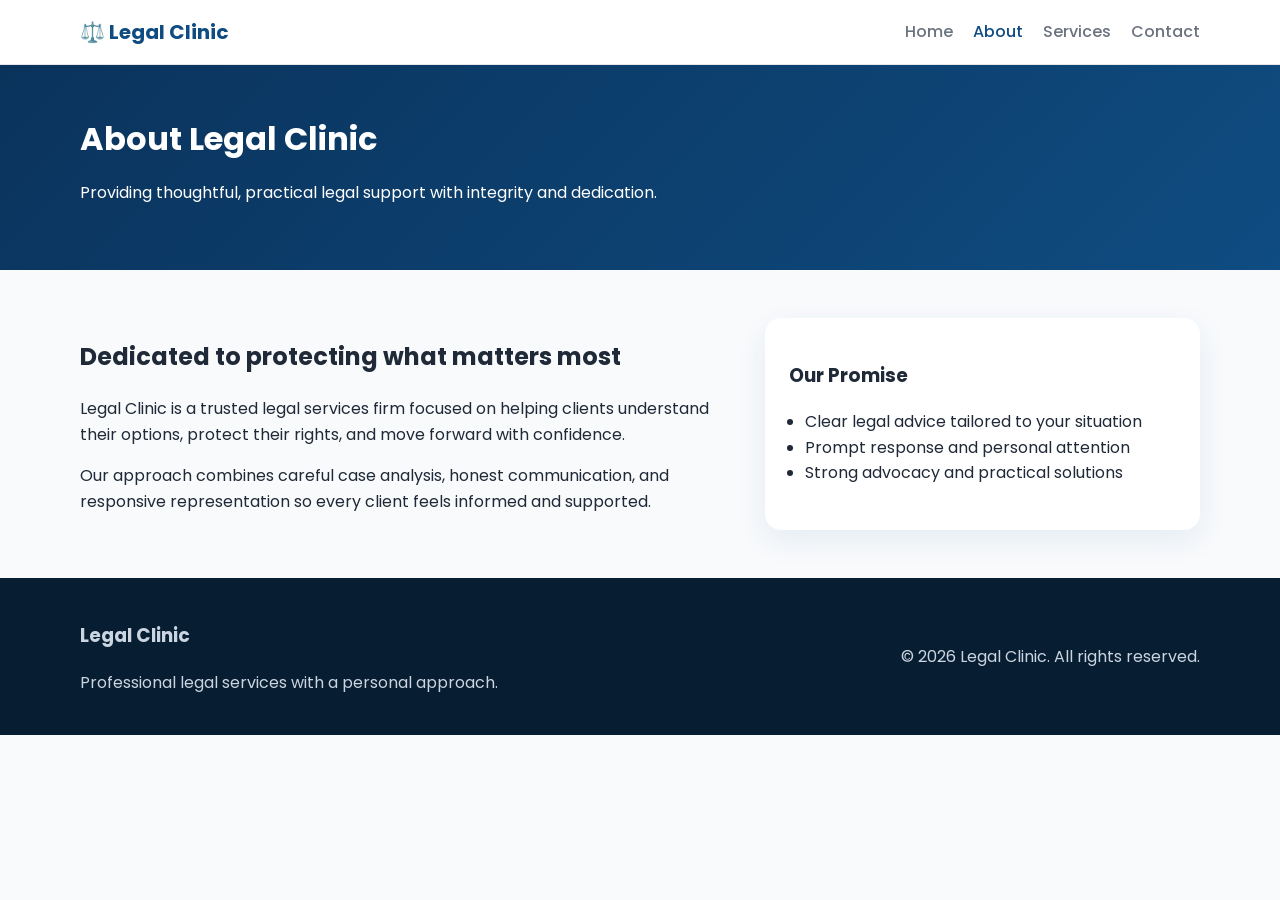
==== about.html @ 0fea8e50 "Initial commit: Legal Clinic website with services, contact, and promotional materials" ====
<!DOCTYPE html>
<html lang="en">
<head>
    <meta charset="UTF-8">
    <meta name="viewport" content="width=device-width, initial-scale=1.0">
    <title>About Legal Clinic</title>
    <link rel="stylesheet" href="css/style.css">
    <link href="https://fonts.googleapis.com/css2?family=Poppins:wght@300;400;500;600;700&display=swap" rel="stylesheet">
</head>
<body>
    <header class="site-header">
        <div class="container header-inner">
            <a href="index.html" class="logo">⚖️ Legal Clinic</a>
            <nav class="nav-links">
                <a href="index.html">Home</a>
                <a href="about.html" class="active">About</a>
                <a href="services.html">Services</a>
                <a href="contact.html">Contact</a>
            </nav>
        </div>
    </header>

    <section class="page-banner">
        <div class="container">
            <h1>About Legal Clinic</h1>
            <p>Providing thoughtful, practical legal support with integrity and dedication.</p>
        </div>
    </section>

    <section class="page-content">
        <div class="container grid-2">
            <div>
                <h2>Dedicated to protecting what matters most</h2>
                <p>Legal Clinic is a trusted legal services firm focused on helping clients understand their options, protect their rights, and move forward with confidence.</p>
                <p>Our approach combines careful case analysis, honest communication, and responsive representation so every client feels informed and supported.</p>
            </div>
            <div class="contact-card">
                <h3>Our Promise</h3>
                <ul class="info-list">
                    <li>Clear legal advice tailored to your situation</li>
                    <li>Prompt response and personal attention</li>
                    <li>Strong advocacy and practical solutions</li>
                </ul>
            </div>
        </div>
    </section>

    <footer class="site-footer">
        <div class="container footer-content">
            <div>
                <h3>Legal Clinic</h3>
                <p>Professional legal services with a personal approach.</p>
            </div>
            <p>© <span id="year"></span> Legal Clinic. All rights reserved.</p>
        </div>
    </footer>

    <script src="js/script.js"></script>
</body>
</html>
---- css/style.css ----
:root {
    --primary: #0f4c81;
    --primary-dark: #0a335c;
    --accent: #d4af37;
    --text: #1f2937;
    --muted: #6b7280;
    --bg: #f8fafc;
    --white: #ffffff;
    --border: #e5e7eb;
}

* { box-sizing: border-box; }
body {
    margin: 0;
    font-family: 'Poppins', sans-serif;
    color: var(--text);
    background: var(--bg);
    line-height: 1.6;
}
a { text-decoration: none; color: inherit; }
img { max-width: 100%; }
.container {
    width: min(1120px, calc(100% - 2rem));
    margin: 0 auto;
}
.site-header {
    background: var(--white);
    border-bottom: 1px solid var(--border);
    position: sticky;
    top: 0;
    z-index: 10;
}
.header-inner {
    display: flex;
    justify-content: space-between;
    align-items: center;
    padding: 1rem 0;
}
.logo {
    font-size: 1.25rem;
    font-weight: 700;
    color: var(--primary);
}
.nav-links {
    display: flex;
    gap: 1.25rem;
    color: var(--muted);
    font-weight: 500;
}
.nav-links a.active,
.nav-links a:hover {
    color: var(--primary);
}
.hero {
    background: linear-gradient(135deg, rgba(15,76,129,0.95), rgba(10,51,92,0.92));
    color: var(--white);
    padding: 5rem 0;
}
.hero-grid {
    display: grid;
    grid-template-columns: 2fr 1fr;
    gap: 2rem;
    align-items: center;
}
.badge {
    display: inline-block;
    padding: 0.4rem 0.8rem;
    border-radius: 999px;
    background: rgba(212,175,55,0.18);
    color: #f9e7a2;
    font-size: 0.85rem;
    margin-bottom: 1rem;
    font-weight: 600;
    letter-spacing: 0.02em;
}
.hero h1 {
    font-size: clamp(2rem, 4vw, 3.2rem);
    line-height: 1.2;
    margin: 0 0 1rem;
}
.hero p { font-size: 1.05rem; color: #dfe8f1; }
.hero-actions { display: flex; flex-wrap: wrap; gap: 1rem; margin: 1.5rem 0; }
.btn {
    display: inline-block;
    padding: 0.85rem 1.15rem;
    border-radius: 8px;
    font-weight: 600;
    transition: transform 0.2s ease, box-shadow 0.2s ease;
}
.btn:hover { transform: translateY(-2px); }
.btn-primary { background: var(--accent); color: var(--primary-dark); }
.btn-secondary { border: 1px solid rgba(255,255,255,0.25); color: var(--white); }
.hero-points { list-style: none; padding: 0; margin: 0; display: grid; gap: 0.4rem; color: #e9f2f9; }
.hero-points li::before { content: '✓ '; color: var(--accent); }
.hero-card {
    background: rgba(255,255,255,0.12);
    padding: 1.5rem;
    border: 1px solid rgba(255,255,255,0.14);
    border-radius: 16px;
    backdrop-filter: blur(8px);
}
.hero-card h3 { margin-top: 0; }
.hero-card a { color: var(--accent); font-weight: 600; }
.whatsapp-btn {
    display: inline-block;
    margin-top: 0.7rem;
    padding: 0.65rem 0.95rem;
    border-radius: 999px;
    background: #25d366;
    color: white !important;
    font-weight: 700;
    width: fit-content;
}
.availability { margin-top: 0.75rem; color: #e7eef4; font-size: 0.95rem; }
.section { padding: 4rem 0; }
.alt-section { background: #eef4f9; }
.section-heading { text-align: center; margin-bottom: 2rem; }
.section-heading h2 { font-size: clamp(1.6rem, 3vw, 2.2rem); margin: 0; }
.cards {
    display: grid;
    grid-template-columns: repeat(3, minmax(0, 1fr));
    gap: 1.25rem;
}
.card {
    background: var(--white);
    padding: 1.5rem;
    border-radius: 16px;
    box-shadow: 0 10px 30px rgba(15,76,129,0.08);
    border: 1px solid var(--border);
}
.card h3 { margin-top: 0; color: var(--primary-dark); }
.stats-section { background: var(--primary-dark); color: var(--white); }
.stats-grid { display: grid; grid-template-columns: repeat(4, minmax(0, 1fr)); gap: 1rem; }
.stat { text-align: center; }
.stat h2 { font-size: 2rem; margin-bottom: 0.3rem; }
.cta-box {
    text-align: center;
    background: var(--white);
    padding: 2rem;
    border-radius: 20px;
    box-shadow: 0 10px 30px rgba(15,76,129,0.08);
}
.premium-flyer {
    display: grid;
    grid-template-columns: 1.1fr 0.9fr;
    gap: 2rem;
    align-items: center;
    background: linear-gradient(135deg, #ffffff, #f2f7fb);
    padding: 2rem;
    border-radius: 24px;
    box-shadow: 0 18px 45px rgba(15,76,129,0.12);
    border: 1px solid rgba(15,76,129,0.08);
}
.premium-flyer-content h2 {
    font-size: clamp(1.5rem, 2.4vw, 2.1rem);
    margin: 0 0 0.8rem;
}
.premium-flyer-visual {
    background: var(--white);
    padding: 0.9rem;
    border-radius: 20px;
    box-shadow: inset 0 0 0 1px rgba(15,76,129,0.06);
}
.premium-flyer-visual img {
    width: 100%;
    border-radius: 14px;
    display: block;
}
.flyer-actions {
    display: flex;
    flex-wrap: wrap;
    gap: 0.75rem;
    margin-top: 1rem;
}
.site-footer { background: #071d31; color: #cbd5e1; padding: 1.5rem 0; }
.footer-content { display: flex; justify-content: space-between; align-items: center; gap: 1rem; }
.page-banner {
    background: linear-gradient(135deg, var(--primary-dark), var(--primary));
    color: var(--white);
    padding: 3rem 0;
}
.page-banner h1 { margin: 0 0 0.5rem; font-size: 2rem; }
.page-content { padding: 3rem 0; }
.grid-2 { display: grid; grid-template-columns: 1.2fr 0.8fr; gap: 2rem; }
.contact-card { background: var(--white); padding: 1.5rem; border-radius: 16px; box-shadow: 0 10px 30px rgba(15,76,129,0.08); }
.info-list { padding-left: 1rem; }
@media (max-width: 900px) {
    .hero-grid, .grid-2, .premium-flyer { grid-template-columns: 1fr; }
    .cards, .stats-grid { grid-template-columns: 1fr 1fr; }
}
@media (max-width: 640px) {
    .nav-links { display: none; }
    .cards, .stats-grid { grid-template-columns: 1fr; }
    .hero { padding: 3.5rem 0; }
    .footer-content { flex-direction: column; align-items: flex-start; }
}
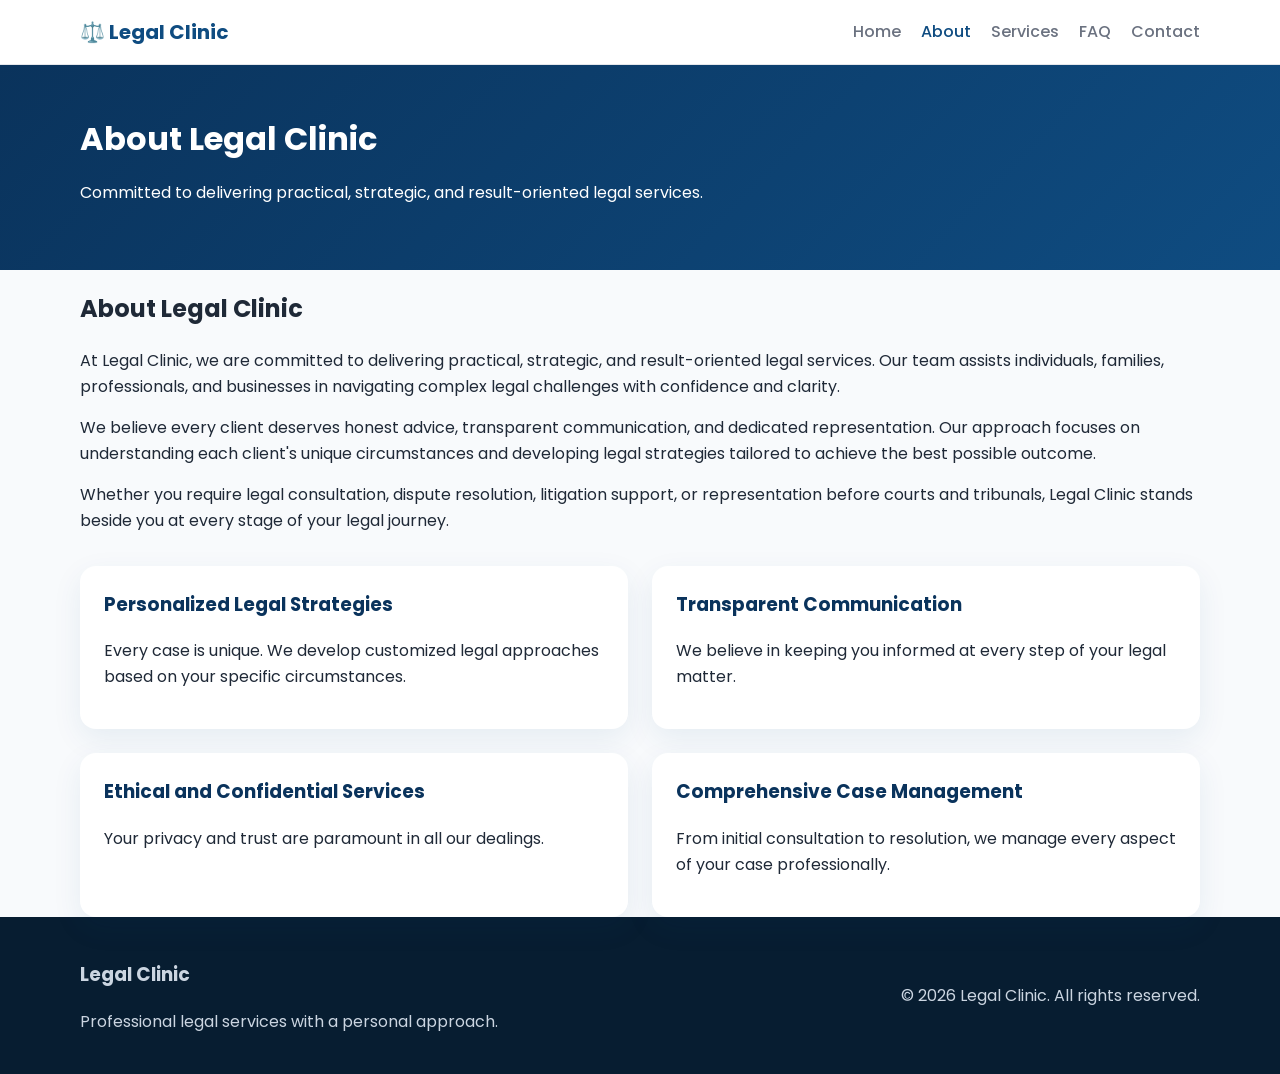
==== commit 2cd28a1a: "Update website with comprehensive content: add advocate name, office address, detailed services, FAQ" ====
--- a/about.html
+++ b/about.html
@@ -15,6 +15,7 @@
                 <a href="index.html">Home</a>
                 <a href="about.html" class="active">About</a>
                 <a href="services.html">Services</a>
+                <a href="faq.html">FAQ</a>
                 <a href="contact.html">Contact</a>
             </nav>
         </div>
@@ -23,24 +24,34 @@
     <section class="page-banner">
         <div class="container">
             <h1>About Legal Clinic</h1>
-            <p>Providing thoughtful, practical legal support with integrity and dedication.</p>
+            <p>Committed to delivering practical, strategic, and result-oriented legal services.</p>
         </div>
     </section>
 
     <section class="page-content">
-        <div class="container grid-2">
-            <div>
-                <h2>Dedicated to protecting what matters most</h2>
-                <p>Legal Clinic is a trusted legal services firm focused on helping clients understand their options, protect their rights, and move forward with confidence.</p>
-                <p>Our approach combines careful case analysis, honest communication, and responsive representation so every client feels informed and supported.</p>
-            </div>
-            <div class="contact-card">
-                <h3>Our Promise</h3>
-                <ul class="info-list">
-                    <li>Clear legal advice tailored to your situation</li>
-                    <li>Prompt response and personal attention</li>
-                    <li>Strong advocacy and practical solutions</li>
-                </ul>
+        <div class="container">
+            <h2>About Legal Clinic</h2>
+            <p>At Legal Clinic, we are committed to delivering practical, strategic, and result-oriented legal services. Our team assists individuals, families, professionals, and businesses in navigating complex legal challenges with confidence and clarity.</p>
+            <p>We believe every client deserves honest advice, transparent communication, and dedicated representation. Our approach focuses on understanding each client's unique circumstances and developing legal strategies tailored to achieve the best possible outcome.</p>
+            <p>Whether you require legal consultation, dispute resolution, litigation support, or representation before courts and tribunals, Legal Clinic stands beside you at every stage of your legal journey.</p>
+            
+            <div class="about-features">
+                <div class="feature">
+                    <h3>Personalized Legal Strategies</h3>
+                    <p>Every case is unique. We develop customized legal approaches based on your specific circumstances.</p>
+                </div>
+                <div class="feature">
+                    <h3>Transparent Communication</h3>
+                    <p>We believe in keeping you informed at every step of your legal matter.</p>
+                </div>
+                <div class="feature">
+                    <h3>Ethical and Confidential Services</h3>
+                    <p>Your privacy and trust are paramount in all our dealings.</p>
+                </div>
+                <div class="feature">
+                    <h3>Comprehensive Case Management</h3>
+                    <p>From initial consultation to resolution, we manage every aspect of your case professionally.</p>
+                </div>
             </div>
         </div>
     </section>
--- a/css/style.css
+++ b/css/style.css
@@ -79,6 +79,7 @@
     margin: 0 0 1rem;
 }
 .hero p { font-size: 1.05rem; color: #dfe8f1; }
+.subheading { font-size: 1rem; color: #e7eef4; margin-top: 0.5rem; }\n
 .hero-actions { display: flex; flex-wrap: wrap; gap: 1rem; margin: 1.5rem 0; }
 .btn {
     display: inline-block;
@@ -180,17 +181,32 @@
     padding: 3rem 0;
 }
 .page-banner h1 { margin: 0 0 0.5rem; font-size: 2rem; }
+.process-grid { display: grid; grid-template-columns: repeat(4, 1fr); gap: 1.5rem; margin-top: 2rem; }
+.process-step { background: var(--white); padding: 1.5rem; border-radius: 16px; box-shadow: 0 10px 30px rgba(15,76,129,0.08); text-align: center; }
+.step-number { display: inline-flex; align-items: center; justify-content: center; width: 3rem; height: 3rem; background: var(--primary); color: var(--white); border-radius: 50%; font-size: 1.5rem; font-weight: 700; margin-bottom: 1rem; }
+.process-step h3 { color: var(--primary-dark); margin: 0 0 0.5rem; }
+.faq-container { max-width: 800px; margin: 0 auto; }
+.faq-item { margin-bottom: 1rem; border: 1px solid var(--border); border-radius: 12px; overflow: hidden; }
+.faq-question { width: 100%; padding: 1.2rem; background: var(--white); border: none; text-align: left; cursor: pointer; display: flex; justify-content: space-between; align-items: center; font-size: 1rem; font-weight: 600; color: var(--primary-dark); transition: background 0.2s; }
+.faq-question:hover { background: var(--bg); }
+.faq-icon { font-size: 1.3rem; color: var(--accent); }
+.faq-answer { max-height: 0; overflow: hidden; transition: max-height 0.3s ease; background: var(--bg); }
+.faq-answer p { padding: 1rem 1.2rem; margin: 0; color: var(--text); }\n
 .page-content { padding: 3rem 0; }
 .grid-2 { display: grid; grid-template-columns: 1.2fr 0.8fr; gap: 2rem; }
 .contact-card { background: var(--white); padding: 1.5rem; border-radius: 16px; box-shadow: 0 10px 30px rgba(15,76,129,0.08); }
 .info-list { padding-left: 1rem; }
+.about-features { display: grid; grid-template-columns: repeat(2, 1fr); gap: 1.5rem; margin-top: 2rem; }
+.feature { background: var(--white); padding: 1.5rem; border-radius: 16px; box-shadow: 0 10px 30px rgba(15,76,129,0.08); }
+.feature h3 { color: var(--primary-dark); margin-top: 0; }\n
 @media (max-width: 900px) {
-    .hero-grid, .grid-2, .premium-flyer { grid-template-columns: 1fr; }
-    .cards, .stats-grid { grid-template-columns: 1fr 1fr; }
+    .hero-grid, .grid-2, .premium-flyer, .about-features { grid-template-columns: 1fr; }
+    .cards, .stats-grid, .process-grid { grid-template-columns: 1fr 1fr; }
 }
 @media (max-width: 640px) {
     .nav-links { display: none; }
-    .cards, .stats-grid { grid-template-columns: 1fr; }
+    .cards, .stats-grid, .process-grid { grid-template-columns: 1fr; }
+    .service-section ul { columns: 1; }
     .hero { padding: 3.5rem 0; }
     .footer-content { flex-direction: column; align-items: flex-start; }
 }
